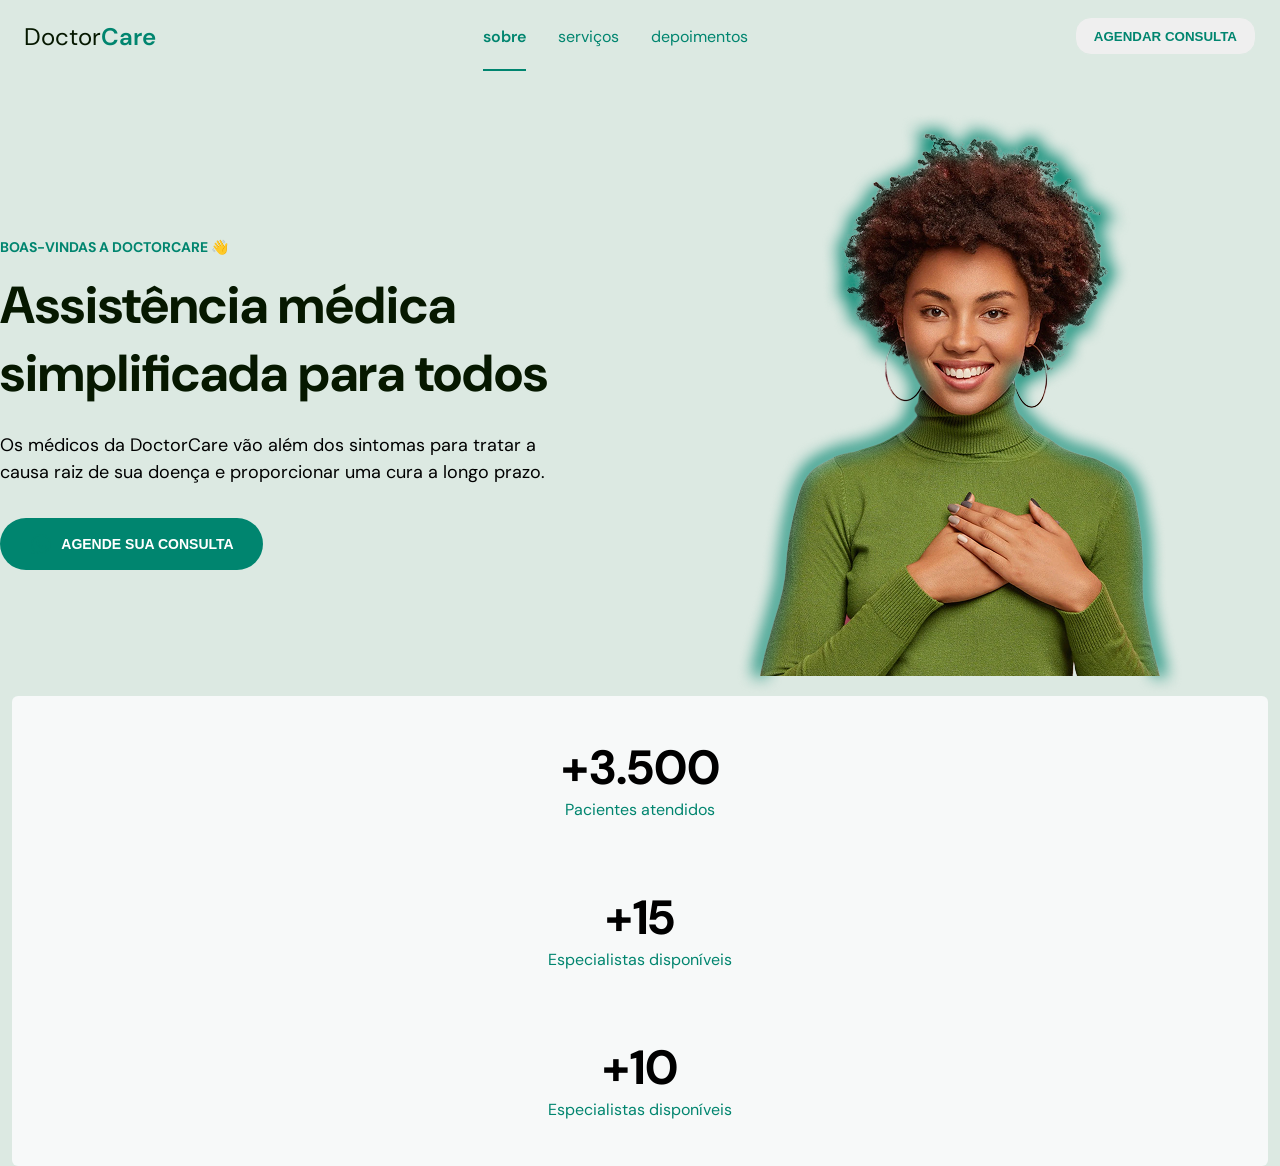
==== doctorcare/index.html @ 59730311 "Add files via upload" ====
<!DOCTYPE html>
<html lang=<"pt-br">

<head>
    <link rel="preconnect" href="https://fonts.googleapis.com">
    <link rel="preconnect" href="https://fonts.gstatic.com" crossorigin>
    <meta charset="UTF-8">
    <meta name="viewport" content="width=device-width, initial-scale=1.0">
    <title>doctorcare</title>
    <link rel="stylesheet" href="style.css">
     
    <link
        href="https://fonts.googleapis.com/css2?family=DM+Sans:ital,opsz,wght@0,9..40,100..1000;1,9..40,100..1000&display=swap"
        rel="stylesheet">
</head>

<body>
    <header>
        <div class="header-container">
            <div class="logo">
                <span>Doctor<strong class="care">Care</strong></span>
            </div>
            <nav class="menu">
                <ul>
                    <li> <a href="">sobre</a></li>
                    <LI><a href="">serviços </a></LI>
                    <li><a href="">depoimentos</a></li>
                </ul>
            </nav>
            <button class="agendar">agendar consulta</button>
            <button class="menu-sandwich">
                <img src="./assets/Icon.png" alt="menu" />
            </button>
        </div>
    </header>            
   
<section id="home">
    <div class="home-container">
        <div class="home-left">
            <p class="welcome">BOAS-VINDAS A DOCTORCARE 👋</p>

            <h1 class="title">
                Assistência médica simplificada para todos
            </h1>

            <p class="description">
                Os médicos da DoctorCare vão além dos sintomas para tratar a causa
                raiz de sua doença e proporcionar uma cura a longo prazo.
            </p>

            <button class="schedule">
                <img src="./assets/whatsapp.svg" alt="Whatsapp" />
                Agende sua consulta
            </button>
        </div>

        <div class="home-right">
            <img
                class="img-home"
                src="./assets/hero.png"alt="Imagem de uma mulher"
            />
        </div>
    </div>
    <div class="numbers">
  <div class="card">
    <h2>+3.500</h2>
    <p>Pacientes atendidos</p>
  </div>
  <div class="card">
    <h2>+15</h2>
    <p>Especialistas disponíveis</p>
  </div>
  <div class="card">
    <h2>+10</h2>
    <p>Especialistas disponíveis</p>
  </div>
</div>
</section>
</body>
</html>
</section>

</body>
</html>
</body>

</html>
---- doctorcare/style.css ----
* {
    margin: 0;
    padding: 0;
    box-sizing: border-box;
}

:root {
    --brand-green: #00856F;
    --brand-green-light: #dce9e2;
    --brand-green-light-02: #f7f9f9;
    --brand-beige: #F7F9F9;
    --brand-green-hover: #00453A;
    --gray-headline: #061800;
    --gray-paragraph: #384633;
    --white: #ffffff;
}


html {
    font-family: "DM Sans", sans-serif;
}

button {
    cursor: pointer
}

li {
    list-style: none;
}

header {
    width: 100vw;
    height: 72px;
    background: var(--brand-green-light);
}

.header-container {
    width: 100%;
    height: inherit;
    padding: 0 24px;

    display: flex;
    justify-content: space-between;
    align-items: center;

}

.header-container .logo span {
    font-size: 1.5rem;
    font-weight: 400;
    color: var(--gray-headline)
}

.header-container .menu, .agendar {
    display: none;
}

.header-container .logo .care {
    font-weight: 600;
    color: var(--brand-green);
}

.header-container .menu-sandwich {
    background-color: var(--brand-green-light);
    border: 0;
}

#home {
  width: 100%;
  height: auto;
  overflow-x: hidden;

  background: var(--brand-green-light);
}

#home .home-container {
  padding-top: 40px;
  padding-left: 24px;
  padding-right: 24px;
}

#home .home-container .home-left {
  display: flex;
  flex-direction: column;
  align-items: center;
}

#home .home-container .home-left .welcome {
  font-size: 0.875rem;
  font-weight: 700;
  color: var(--brand-green);
  text-align: center;
}

#home .home-container .home-left .title {
  font-size: 2.125rem;
  font-weight: 700;
  line-height: 130%;
  color: var(--gray-headline);
  margin-top: 1rem;
  text-align: center;
}

#home .home-container .home-left .description {
  max-width: 350px;
  font-size: 1.125rem;
  font-weight: 400;
  line-height: 150%;
  color: var(--text);
  margin-top: 1.5rem;
  text-align: center;
}

#home .home-container .home-left .schedule {
  width: 263px;
  height: 52px;
  border-radius: 32px;
  border: 0;
  background-color: var(--brand-green);

  display: flex;
  gap: 8px;
  align-items: center;
  justify-content: center;

  text-transform: uppercase;
  font-weight: 700;
  font-size: 0.875rem;

  color: var(--white);

  margin-top: 2rem;
}

#home .home-container .home-right {
  display: flex;
  align-items: center;
  justify-content: center;

  padding: 40px 24px;
}

#home .numbers {
  width: calc(100% - 24px);
  height: 470px;
  border-radius: 6px;
  padding: 40px 0;
  background-color: var(--brand-beige);

  margin: -40px auto 0;
  position: relative;
  z-index: 99999;

  display: flex;
  flex-direction: column;
  gap: 60px;
  align-items: center;
}

#home .numbers .card {
  height: 90px;

  display: flex;
  flex-direction: column;
  align-items: center;
}

#home .numbers .card h2 {
  font-size: 3rem;
}

#home .numbers .card p {
  font-size: 1rem;
  color: var(--brand-green);
}

@media (min-width: 768px) {

    .header-container .menu,
    .agendar {
        display: flex;

    }

    .header-container .menu-sandwich {
        display: none;
    }

    .header-container .menu ul {
        display: flex;
        align-items: center;
        gap: 32px;
    }

    .menu ul li {
        position: relative;
    }

    .menu ul li a {
        text-decoration: none;
        font-size: 1rem;
        color: var(--brand-green);
    }

    .menu ul li:first-child::after {
        content: "";
        width: 100%;
        height: 2px;
        background-color: var(--brand-green);
        position: absolute;
        left: 0;
        bottom: -24px;
    }

    .menu ul li:first-child a {
        font-weight: 600;
    }

    .header-container .agendar {
        width: auto;
        height: 38px;
        padding: 0 18px;
        border-radius: 16px;
        border: 1px solid var(--brand-green-light);
        text-transform: uppercase;
        color: var(--brand-green);
        font-weight: 700;

        display: flex;
        align-items: center;
        justify-content: center;

    
    }
}
@media (min-width: 1080px) {
    #home .home-container {
        max-width: 1300px;
        margin: 0 auto;
        display: flex;
        padding: 0;
    }

    #home .home-container .home-left,
    .home-right {
        width: 50%;
    }

    #home .home-container .home-left {
        display: flex;
        flex-direction: column;
        justify-content: center;
        align-items: flex-start;
    }

    #home .home-container .home-left .title {
        font-size: 3.25rem;
        text-align: left;
    }

    #home .home-container .home-left .description {
        text-align: left;
        max-width: 545px;
    }
}
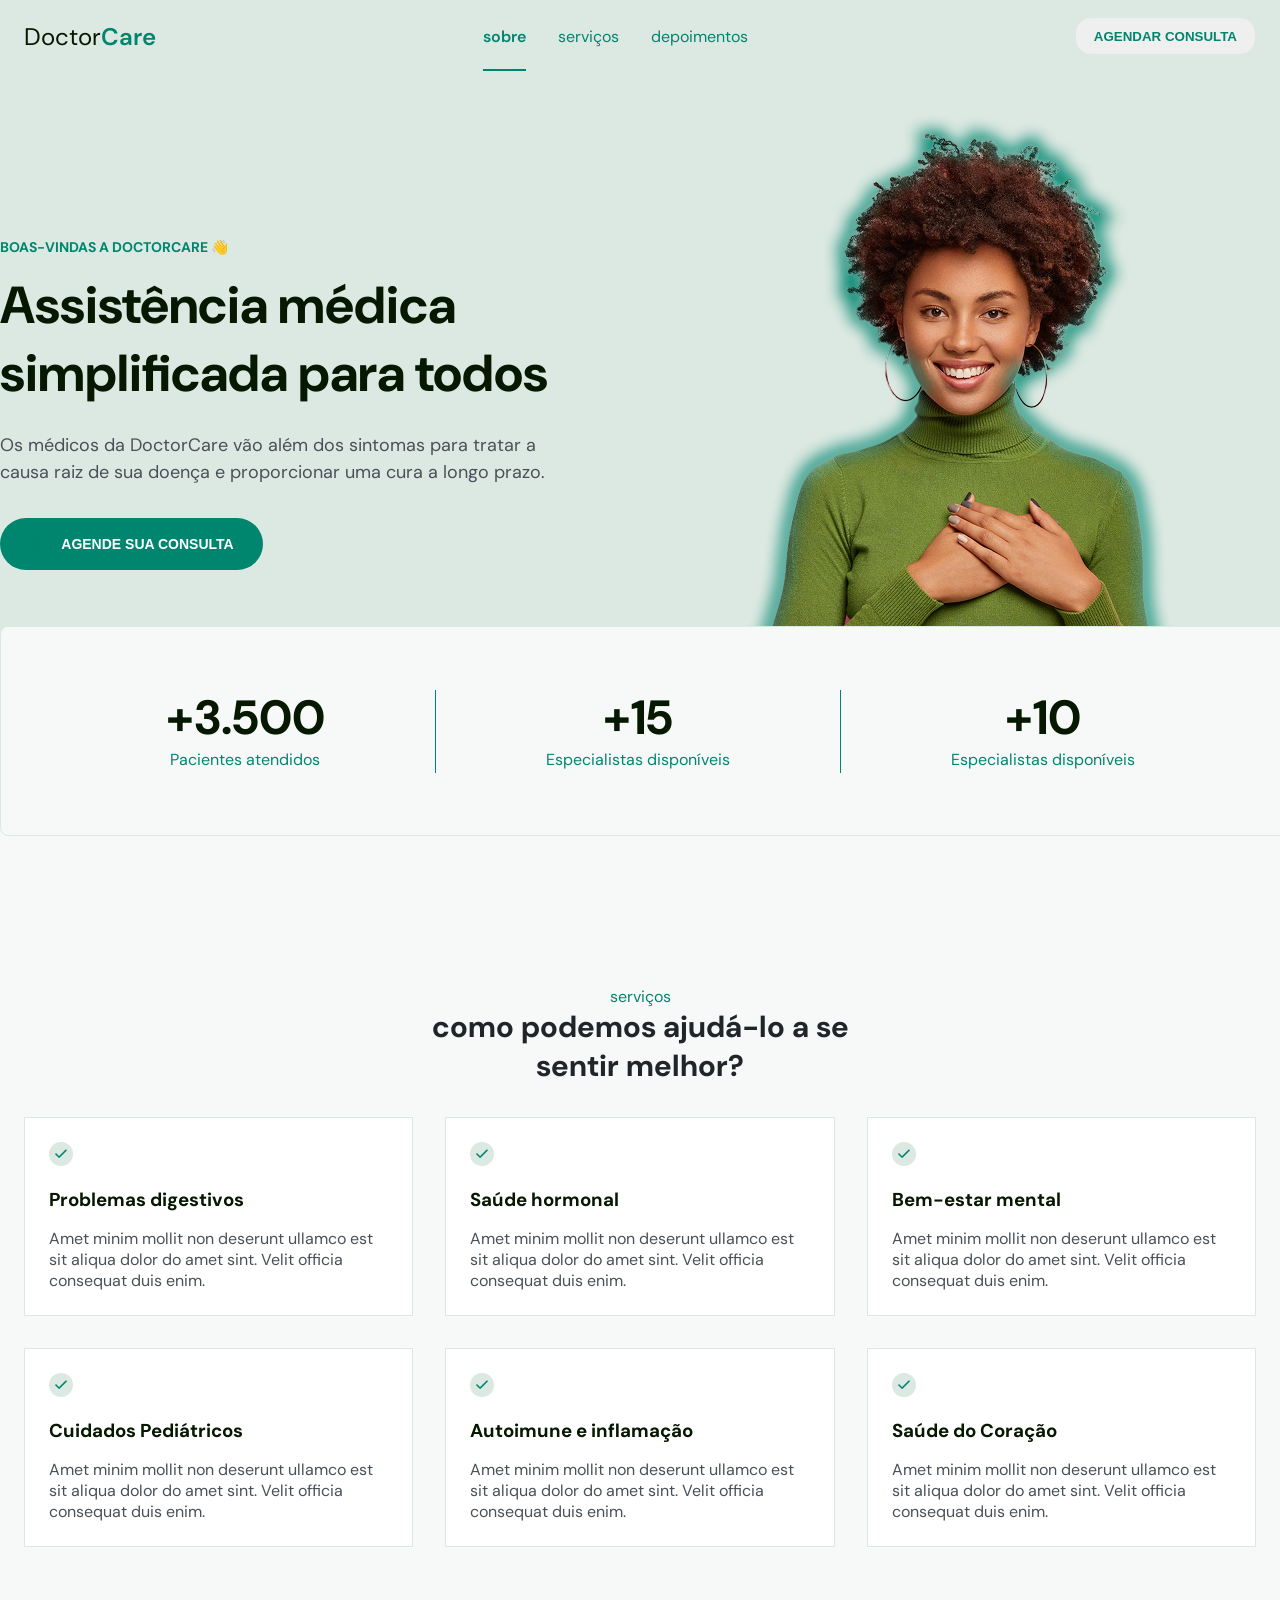
==== commit 20c2959b: "Add files via upload" ====
--- a/doctorcare/index.html
+++ b/doctorcare/index.html
@@ -1,5 +1,5 @@
 <!DOCTYPE html>
-<html lang=<"pt-br">
+<html lang="pt-br">
 
 <head>
     <link rel="preconnect" href="https://fonts.googleapis.com">
@@ -8,7 +8,7 @@
     <meta name="viewport" content="width=device-width, initial-scale=1.0">
     <title>doctorcare</title>
     <link rel="stylesheet" href="style.css">
-     
+
     <link
         href="https://fonts.googleapis.com/css2?family=DM+Sans:ital,opsz,wght@0,9..40,100..1000;1,9..40,100..1000&display=swap"
         rel="stylesheet">
@@ -32,56 +32,87 @@
                 <img src="./assets/Icon.png" alt="menu" />
             </button>
         </div>
-    </header>            
-   
-<section id="home">
-    <div class="home-container">
-        <div class="home-left">
-            <p class="welcome">BOAS-VINDAS A DOCTORCARE 👋</p>
+    </header>
 
-            <h1 class="title">
-                Assistência médica simplificada para todos
-            </h1>
+    <section id="home">
+        <div class="home-container">
+            <div class="home-left">
+                <p class="welcome">BOAS-VINDAS A DOCTORCARE 👋</p>
 
-            <p class="description">
-                Os médicos da DoctorCare vão além dos sintomas para tratar a causa
-                raiz de sua doença e proporcionar uma cura a longo prazo.
-            </p>
+                <h1 class="title">
+                    Assistência médica simplificada para todos
+                </h1>
 
-            <button class="schedule">
-                <img src="./assets/whatsapp.svg" alt="Whatsapp" />
-                Agende sua consulta
-            </button>
+                <p class="description">
+                    Os médicos da DoctorCare vão além dos sintomas para tratar a causa
+                    raiz de sua doença e proporcionar uma cura a longo prazo.
+                </p>
+
+                <button class="schedule">
+                    <img src="./assets/whatsapp.svg" alt="Whatsapp" />
+                    Agende sua consulta
+                </button>
+            </div>
+
+            <div class="home-right">
+                <img class="img-home" src="./assets/hero.png" alt="Imagem de uma mulher" />
+            </div>
         </div>
+        </div>
+    </section>
+    <section class="numbers">
+        <div class="card">
+            <h2>+3.500</h2>
+            <p>Pacientes atendidos</p>
+        </div>
+        <div class="divider"></div>
+        <div class="card">
+            <h2>+15</h2>
+            <p>Especialistas disponíveis</p>
+        </div>
+        <div class="divider"></div>
+        <div class="card">
+            <h2>+10</h2>
+            <p>Especialistas disponíveis</p>
+        </div>
+    </section>
+    <section class="servicos">
+        <p class="service-tag">serviços</p>
+        <h2 class="section-title">como podemos ajudá-lo a se sentir melhor?</h2>
 
-        <div class="home-right">
-            <img
-                class="img-home"
-                src="./assets/hero.png"alt="Imagem de uma mulher"
-            />
+        <div class="service-container">
+            <div class="card-service">
+                <img src="./assets/Group 2.png" alt="verificado-img">
+                <h3 class="service-title">Problemas digestivos</h3>
+                <p class="sevice-description">Amet minim mollit non deserunt ullamco est sit aliqua dolor do amet sint. Velit officia consequat duis enim.</p>
+            </div>
+            <div class="card-service">
+                <img src="./assets/Group 2.png" alt="verificado-img">
+                <h3 class="service-title">Saúde hormonal</h3>
+                <p class="sevice-description">Amet minim mollit non deserunt ullamco est sit aliqua dolor do amet sint. Velit officia consequat duis enim.</p>
+            </div>
+            <div class="card-service">
+                <img src="./assets/Group 2.png" alt="verificado-img">
+                <h3 class="service-title">Bem-estar mental</h3>
+                <p class="sevice-description">Amet minim mollit non deserunt ullamco est sit aliqua dolor do amet sint. Velit officia consequat duis enim.</p>
+            </div>
+            <div class="card-service">
+                <img src="./assets/Group 2.png" alt="verificado-img">
+                <h3 class="service-title">Cuidados Pediátricos</h3>
+                <p class="sevice-description">Amet minim mollit non deserunt ullamco est sit aliqua dolor do amet sint. Velit officia consequat duis enim.</p>
+            </div>
+            <div class="card-service">
+                <img src="./assets/Group 2.png" alt="verificado-img">
+                <h3 class="service-title">Autoimune e inflamação</h3>
+                <p class="sevice-description">Amet minim mollit non deserunt ullamco est sit aliqua dolor do amet sint. Velit officia consequat duis enim.</p>
+            </div>
+            <div class="card-service">
+                <img src="./assets/Group 2.png" alt="verificado-img">
+                <h3 class="service-title">Saúde do Coração</h3>
+                <p class="sevice-description">Amet minim mollit non deserunt ullamco est sit aliqua dolor do amet sint. Velit officia consequat duis enim.</p>
+            </div>
         </div>
-    </div>
-    <div class="numbers">
-  <div class="card">
-    <h2>+3.500</h2>
-    <p>Pacientes atendidos</p>
-  </div>
-  <div class="card">
-    <h2>+15</h2>
-    <p>Especialistas disponíveis</p>
-  </div>
-  <div class="card">
-    <h2>+10</h2>
-    <p>Especialistas disponíveis</p>
-  </div>
-</div>
-</section>
-</body>
-</html>
-</section>
-
-</body>
-</html>
+    </section>
 </body>
 
 </html>
--- a/doctorcare/style.css
+++ b/doctorcare/style.css
@@ -13,11 +13,18 @@
     --gray-headline: #061800;
     --gray-paragraph: #384633;
     --white: #ffffff;
+    --title: #212529;
+    --text: #495057;
 }
 
 
 html {
     font-family: "DM Sans", sans-serif;
+}
+
+body {
+    background-color: var(--brand-green-light-02);
+    overflow-x: hidden;
 }
 
 button {
@@ -51,7 +58,8 @@
     color: var(--gray-headline)
 }
 
-.header-container .menu, .agendar {
+.header-container .menu,
+.agendar {
     display: none;
 }
 
@@ -66,112 +74,166 @@
 }
 
 #home {
-  width: 100%;
-  height: auto;
-  overflow-x: hidden;
-
-  background: var(--brand-green-light);
+    width: 100%;
+    height: auto;
+    overflow-x: hidden;
+
+    background: var(--brand-green-light);
 }
 
 #home .home-container {
-  padding-top: 40px;
-  padding-left: 24px;
-  padding-right: 24px;
+    padding-top: 40px;
+    padding-left: 24px;
+    padding-right: 24px;
 }
 
 #home .home-container .home-left {
-  display: flex;
-  flex-direction: column;
-  align-items: center;
+    display: flex;
+    flex-direction: column;
+    align-items: center;
 }
 
 #home .home-container .home-left .welcome {
-  font-size: 0.875rem;
-  font-weight: 700;
-  color: var(--brand-green);
-  text-align: center;
+    font-size: 0.875rem;
+    font-weight: 700;
+    color: var(--brand-green);
+    text-align: center;
 }
 
 #home .home-container .home-left .title {
-  font-size: 2.125rem;
-  font-weight: 700;
-  line-height: 130%;
-  color: var(--gray-headline);
-  margin-top: 1rem;
-  text-align: center;
+    font-size: 2.125rem;
+    font-weight: 700;
+    line-height: 130%;
+    color: var(--gray-headline);
+    margin-top: 1rem;
+    text-align: center;
 }
 
 #home .home-container .home-left .description {
-  max-width: 350px;
-  font-size: 1.125rem;
-  font-weight: 400;
-  line-height: 150%;
-  color: var(--text);
-  margin-top: 1.5rem;
-  text-align: center;
+    max-width: 350px;
+    font-size: 1.125rem;
+    font-weight: 400;
+    line-height: 150%;
+    color: var(--text);
+    margin-top: 1.5rem;
+    text-align: center;
 }
 
 #home .home-container .home-left .schedule {
-  width: 263px;
-  height: 52px;
-  border-radius: 32px;
-  border: 0;
-  background-color: var(--brand-green);
-
-  display: flex;
-  gap: 8px;
-  align-items: center;
-  justify-content: center;
-
-  text-transform: uppercase;
-  font-weight: 700;
-  font-size: 0.875rem;
-
-  color: var(--white);
-
-  margin-top: 2rem;
+    width: 263px;
+    height: 52px;
+    border-radius: 32px;
+    border: 0;
+    background-color: var(--brand-green);
+
+    display: flex;
+    gap: 8px;
+    align-items: center;
+    justify-content: center;
+
+    text-transform: uppercase;
+    font-weight: 700;
+    font-size: 0.875rem;
+
+    color: var(--white);
+
+    margin-top: 2rem;
 }
 
 #home .home-container .home-right {
-  display: flex;
-  align-items: center;
-  justify-content: center;
-
-  padding: 40px 24px;
-}
-
-#home .numbers {
-  width: calc(100% - 24px);
-  height: 470px;
-  border-radius: 6px;
-  padding: 40px 0;
-  background-color: var(--brand-beige);
-
-  margin: -40px auto 0;
-  position: relative;
-  z-index: 99999;
-
-  display: flex;
-  flex-direction: column;
-  gap: 60px;
-  align-items: center;
-}
-
-#home .numbers .card {
-  height: 90px;
-
-  display: flex;
-  flex-direction: column;
-  align-items: center;
-}
-
-#home .numbers .card h2 {
-  font-size: 3rem;
-}
-
-#home .numbers .card p {
-  font-size: 1rem;
-  color: var(--brand-green);
+    display: flex;
+    align-items: center;
+    justify-content: center;
+
+    padding: 40px 24px;
+}
+
+.numbers {
+    width: calc(100% - 24px);
+    height: auto;
+    border-radius: 8px;
+    padding: 30px 0;
+    background-color: var(--brand-green-light-02);
+    border: 1px solid #dce9e2;
+
+    margin: -40px auto 0;
+    position: relative;
+    z-index: 99999;
+
+    display: flex;
+    flex-direction: column;
+    gap: 60px;
+    align-items: center;
+}
+
+.numbers .card {
+    height: 90px;
+
+    display: flex;
+    flex-direction: column;
+    align-items: center;
+}
+
+.numbers .card h2 {
+    font-size: 3rem;
+    color: var(--gray-headline);
+}
+
+.numbers .card p {
+    font-size: 1rem;
+    color: var(--brand-green);
+    font-weight: 400;
+}
+
+.servicos {
+    padding: 80px 24px;
+    color: var(--brand-green);
+
+    display: flex;
+    flex-direction: column;
+    align-items: center;
+
+}
+
+.servicos .service-tag {
+    text-align: center;
+
+}
+
+.servicos .section-title {
+    text-align: center;
+    font-size: 30px;
+    max-width: 314px;
+    color: var(--title);
+}
+
+.servicos .service-container {
+    display: flex;
+    flex-direction: column;
+    gap: 32px;
+    align-items: center;
+    margin-top: 60px;
+}
+
+.servicos .card-service {
+    background-color: var(--white);
+    border: 1px solid var(--brand-green-light);
+
+    padding: 24px;
+    color: var(--gray-headline);
+
+}
+
+.servicos .card-service img {
+    margin-bottom: 16px;
+}
+
+.servicos .card-service .service-title {
+    margin-bottom: 16px;
+}
+
+.servicos .card-service .sevice-description {
+    color: var(--text);
 }
 
 @media (min-width: 768px) {
@@ -230,10 +292,13 @@
         align-items: center;
         justify-content: center;
 
+
+    }
+
+}
+
+@media (min-width: 1080px) {
     
-    }
-}
-@media (min-width: 1080px) {
     #home .home-container {
         max-width: 1300px;
         margin: 0 auto;
@@ -262,4 +327,35 @@
         text-align: left;
         max-width: 545px;
     }
-}
+
+    .numbers {
+        width: 1300px;
+        height: 210px;
+        top: -70px;
+
+        display: flex;
+        flex-direction: row;
+        justify-content: center;
+        align-items: center;
+    }
+
+    .numbers .divider {
+        width: 1px;
+        height: 83px;
+        background: var(--brand-green);
+        margin: 0 50px;
+    }
+
+    .servicos .service-container {
+        max-width: 1300px;
+        margin: 0 auto;
+        display: grid;
+        grid-template-columns: repeat(3,1fr);
+    }
+
+    .servicos .section-title {
+        max-width: 497px;
+        margin-bottom: 32px;
+    }
+
+}
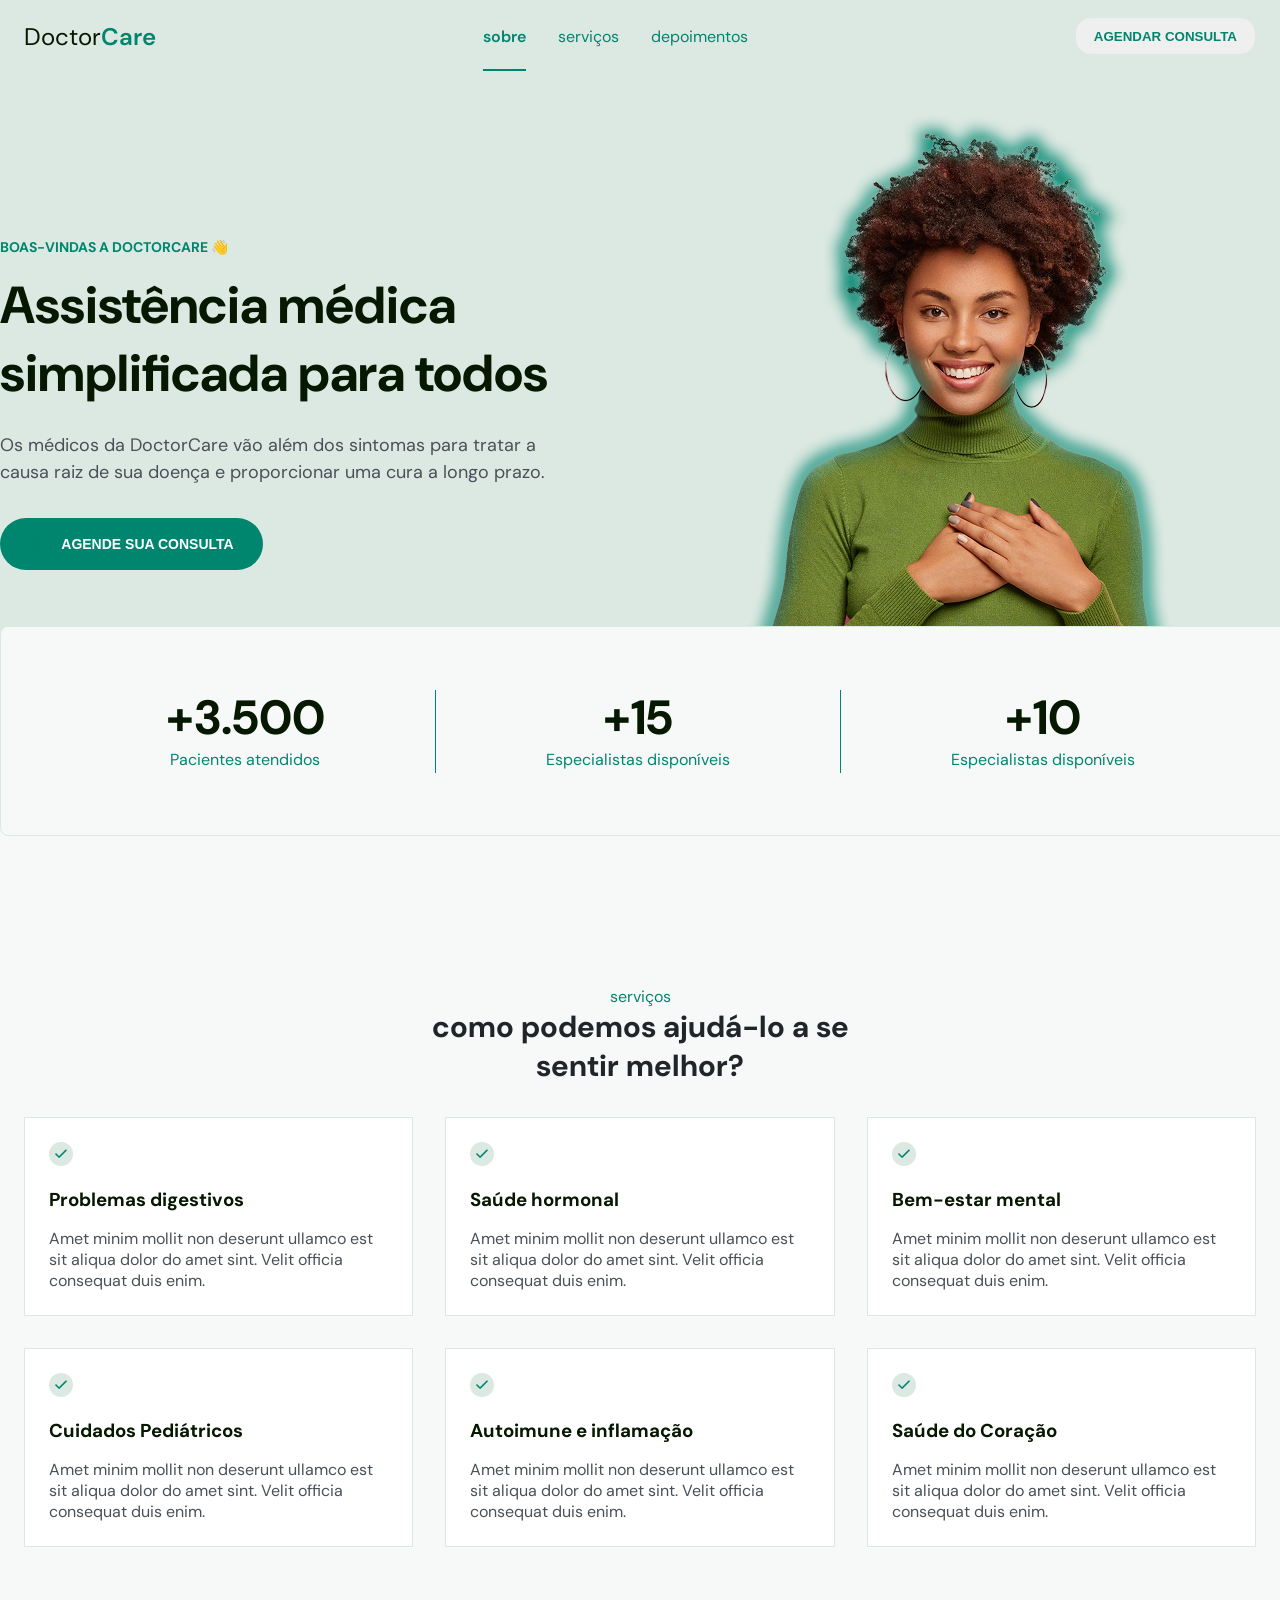
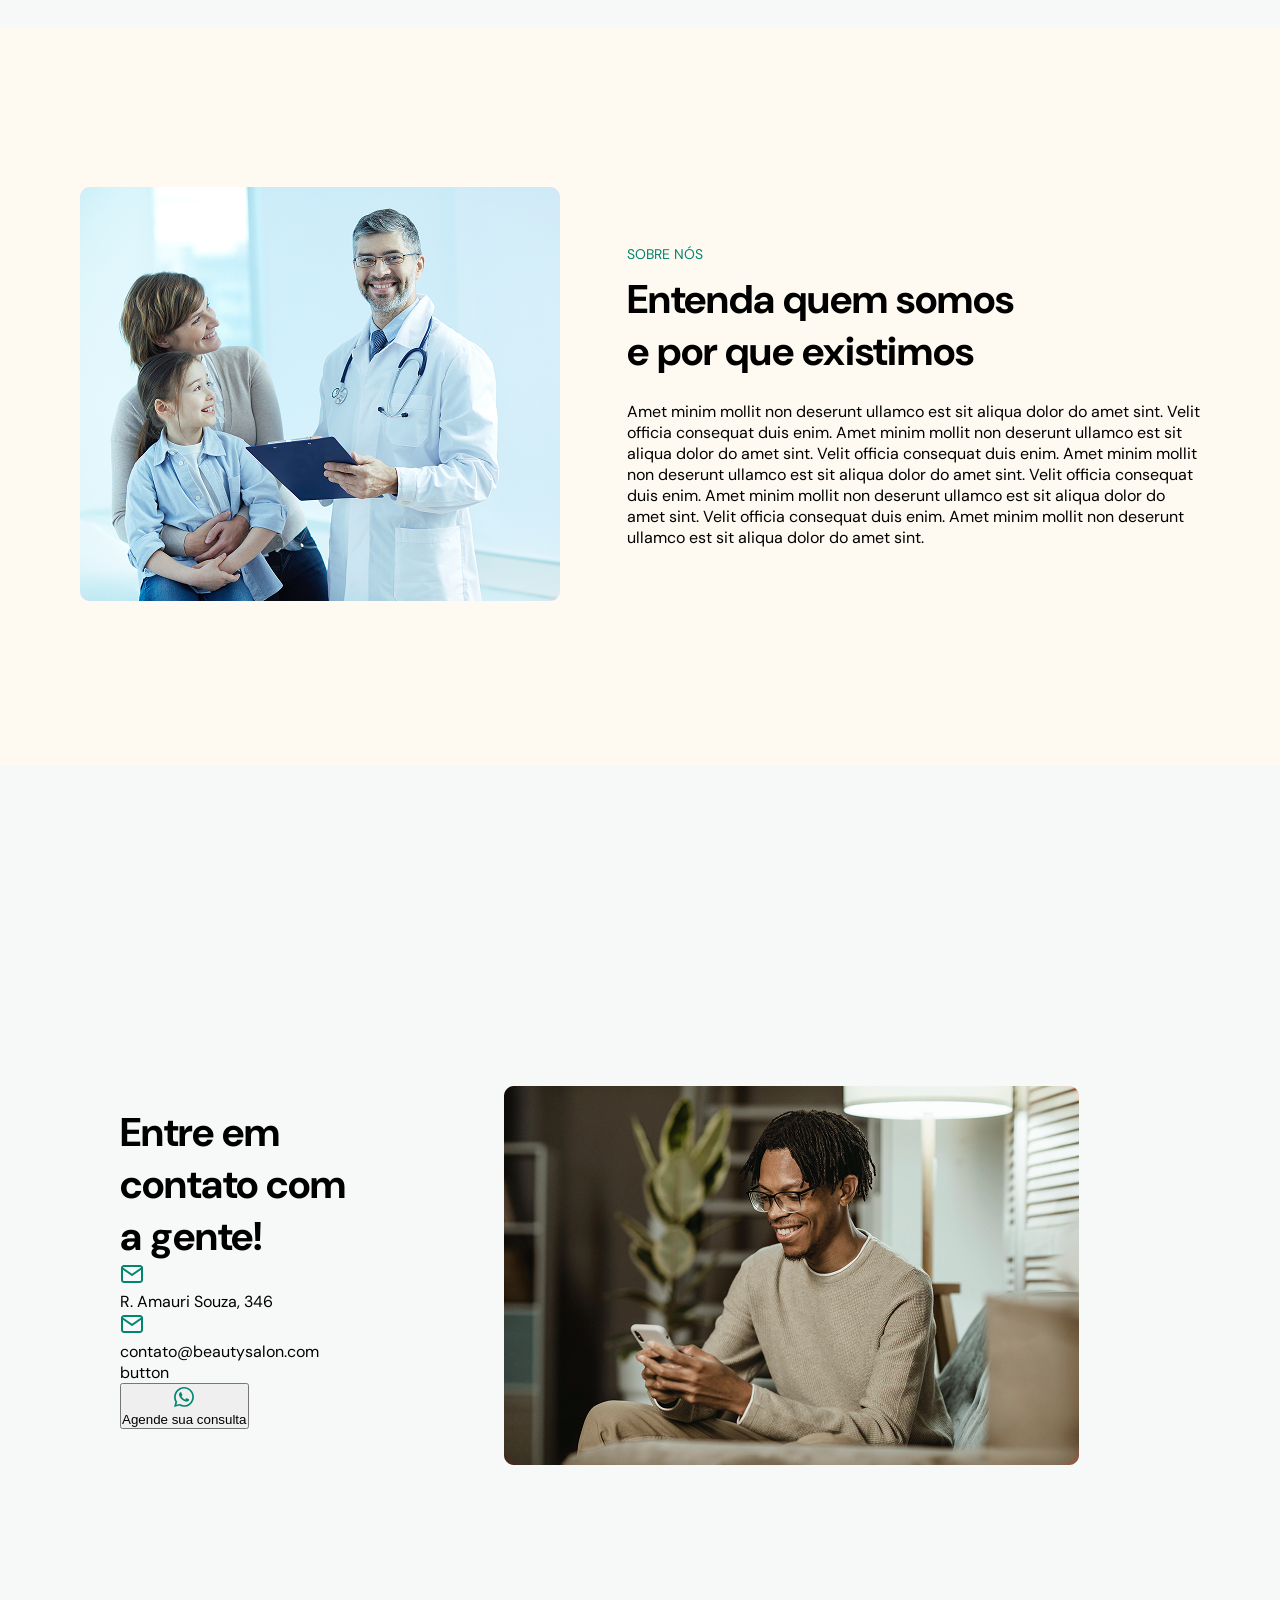
==== commit 57fc23b3: "Add files via upload" ====
--- a/doctorcare/index.html
+++ b/doctorcare/index.html
@@ -84,33 +84,74 @@
             <div class="card-service">
                 <img src="./assets/Group 2.png" alt="verificado-img">
                 <h3 class="service-title">Problemas digestivos</h3>
-                <p class="sevice-description">Amet minim mollit non deserunt ullamco est sit aliqua dolor do amet sint. Velit officia consequat duis enim.</p>
+                <p class="sevice-description">Amet minim mollit non deserunt ullamco est sit aliqua dolor do amet sint.
+                    Velit officia consequat duis enim.</p>
             </div>
             <div class="card-service">
                 <img src="./assets/Group 2.png" alt="verificado-img">
                 <h3 class="service-title">Saúde hormonal</h3>
-                <p class="sevice-description">Amet minim mollit non deserunt ullamco est sit aliqua dolor do amet sint. Velit officia consequat duis enim.</p>
+                <p class="sevice-description">Amet minim mollit non deserunt ullamco est sit aliqua dolor do amet sint.
+                    Velit officia consequat duis enim.</p>
             </div>
             <div class="card-service">
                 <img src="./assets/Group 2.png" alt="verificado-img">
                 <h3 class="service-title">Bem-estar mental</h3>
-                <p class="sevice-description">Amet minim mollit non deserunt ullamco est sit aliqua dolor do amet sint. Velit officia consequat duis enim.</p>
+                <p class="sevice-description">Amet minim mollit non deserunt ullamco est sit aliqua dolor do amet sint.
+                    Velit officia consequat duis enim.</p>
             </div>
             <div class="card-service">
                 <img src="./assets/Group 2.png" alt="verificado-img">
                 <h3 class="service-title">Cuidados Pediátricos</h3>
-                <p class="sevice-description">Amet minim mollit non deserunt ullamco est sit aliqua dolor do amet sint. Velit officia consequat duis enim.</p>
+                <p class="sevice-description">Amet minim mollit non deserunt ullamco est sit aliqua dolor do amet sint.
+                    Velit officia consequat duis enim.</p>
             </div>
             <div class="card-service">
                 <img src="./assets/Group 2.png" alt="verificado-img">
                 <h3 class="service-title">Autoimune e inflamação</h3>
-                <p class="sevice-description">Amet minim mollit non deserunt ullamco est sit aliqua dolor do amet sint. Velit officia consequat duis enim.</p>
+                <p class="sevice-description">Amet minim mollit non deserunt ullamco est sit aliqua dolor do amet sint.
+                    Velit officia consequat duis enim.</p>
             </div>
             <div class="card-service">
                 <img src="./assets/Group 2.png" alt="verificado-img">
                 <h3 class="service-title">Saúde do Coração</h3>
-                <p class="sevice-description">Amet minim mollit non deserunt ullamco est sit aliqua dolor do amet sint. Velit officia consequat duis enim.</p>
+                <p class="sevice-description">Amet minim mollit non deserunt ullamco est sit aliqua dolor do amet sint.
+                    Velit officia consequat duis enim.</p>
             </div>
+        </div>
+    </section>
+    <section class="sobre-nos">
+        <div class="doctor-img">
+            <img src="./assets/img01.png" alt="">
+        </div>
+        <div class="text-sobre">
+            <p class="sobre-teg">SOBRE NÓS</p>
+            <h2 class="title-sobre">Entenda quem somos e por que existimos</h2>
+            <p class="sobre-title">Amet minim mollit non deserunt ullamco est sit aliqua dolor do amet sint. Velit
+                officia consequat duis enim. Amet minim mollit non deserunt ullamco est sit aliqua dolor do amet sint.
+                Velit officia consequat duis enim. Amet minim mollit non deserunt ullamco est sit aliqua dolor do amet
+                sint. Velit officia consequat duis enim. Amet minim mollit non deserunt ullamco est sit aliqua dolor do
+                amet sint. Velit officia consequat duis enim. Amet minim mollit non deserunt ullamco est sit aliqua
+                dolor do amet sint.</p>
+        </div>
+    </section>
+    <section class="section-contato">
+        <div class="container-contato">
+            <h2 class="title-contato">Entre em contato com a gente!</h2>
+            <div class="contato-name">
+                <img src="./assets/mail.svg" alt="">
+                <p class="contato-neme">R. Amauri Souza, 346</p>
+            </div>
+            <div class="contato-neme">
+                <img src="./assets/mail.svg" alt="">
+                <p class="contato-neme">contato@beautysalon.com</p>button
+            </div>
+            <button>
+                <img src="./assets/whatsapp.svg" alt="">
+                <p>Agende sua consulta</p>
+            </button>
+        </div>
+        <div class="img-contato">
+            <img src="./assets/img02.png" alt="">
         </div>
     </section>
 </body>
--- a/doctorcare/style.css
+++ b/doctorcare/style.css
@@ -8,7 +8,7 @@
     --brand-green: #00856F;
     --brand-green-light: #dce9e2;
     --brand-green-light-02: #f7f9f9;
-    --brand-beige: #F7F9F9;
+    --brand-beige: #fffaf1;
     --brand-green-hover: #00453A;
     --gray-headline: #061800;
     --gray-paragraph: #384633;
@@ -298,7 +298,7 @@
 }
 
 @media (min-width: 1080px) {
-    
+
     #home .home-container {
         max-width: 1300px;
         margin: 0 auto;
@@ -350,7 +350,7 @@
         max-width: 1300px;
         margin: 0 auto;
         display: grid;
-        grid-template-columns: repeat(3,1fr);
+        grid-template-columns: repeat(3, 1fr);
     }
 
     .servicos .section-title {
@@ -358,4 +358,51 @@
         margin-bottom: 32px;
     }
 
+    .sobre-nos {
+        display: flex;
+        justify-content: center;
+        align-items: center;
+        padding: 160px 0;
+        gap: 67px;
+        background-color: var(--brand-beige);
+    }
+
+    .text-sobre .sobre-teg {
+        margin-bottom: 10px;
+        font-size: 14px;
+        color: var(--brand-green);
+    }
+
+    .text-sobre .title-sobre {
+        font-size: 40px;
+        max-width: 400px;
+        padding-bottom: 24px;
+    }
+
+    .text-sobre .sobre-title {
+        max-width: 573px;
+    }
+
+    .section-contato {
+        padding: 160px 0;
+        display: flex;
+
+    }
+
+    .container-contato {
+        padding: 180px 120px ;
+        
+       
+    }
+
+     .section-contato .title-contato {
+        max-width: 400px;
+        font-size: 40px;
+     }
+
+     .section-contato .img-contato {
+        padding: 160px 20px;
+        width: 100%;
+     }
+
 }
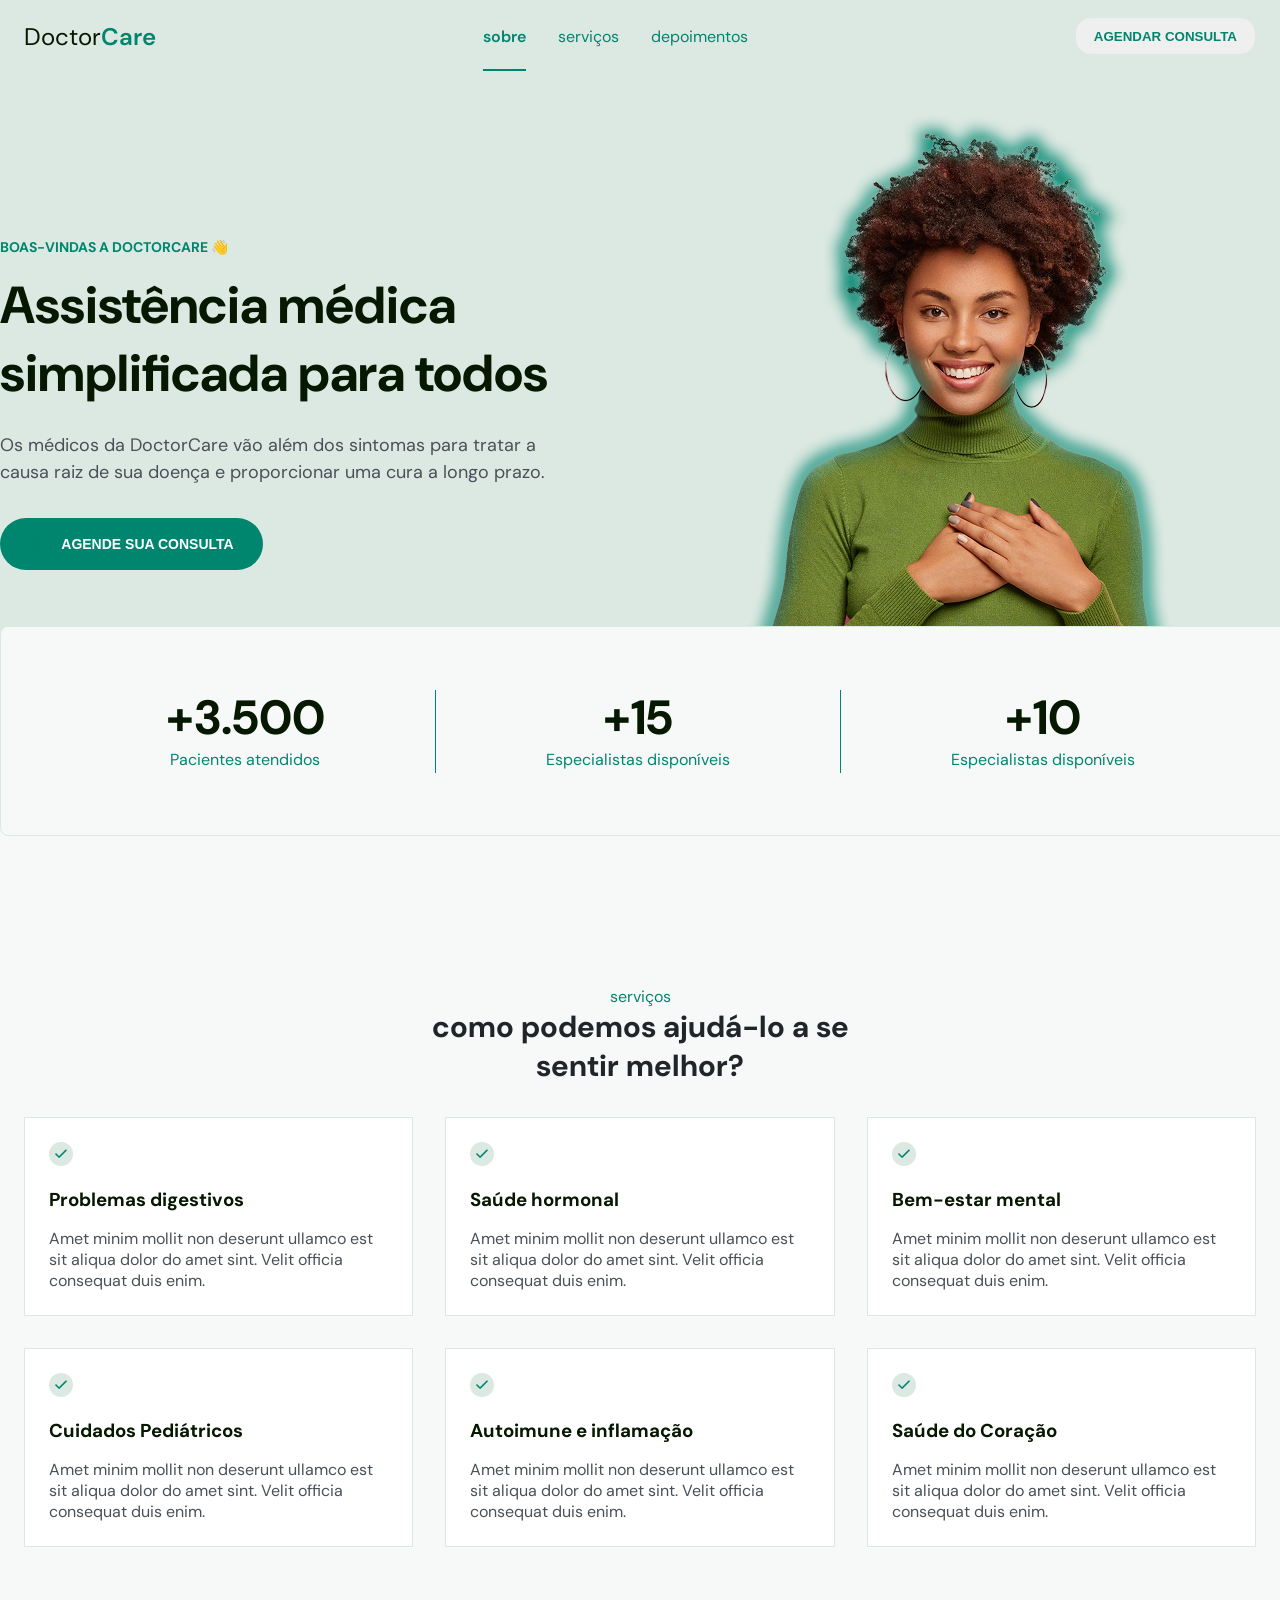
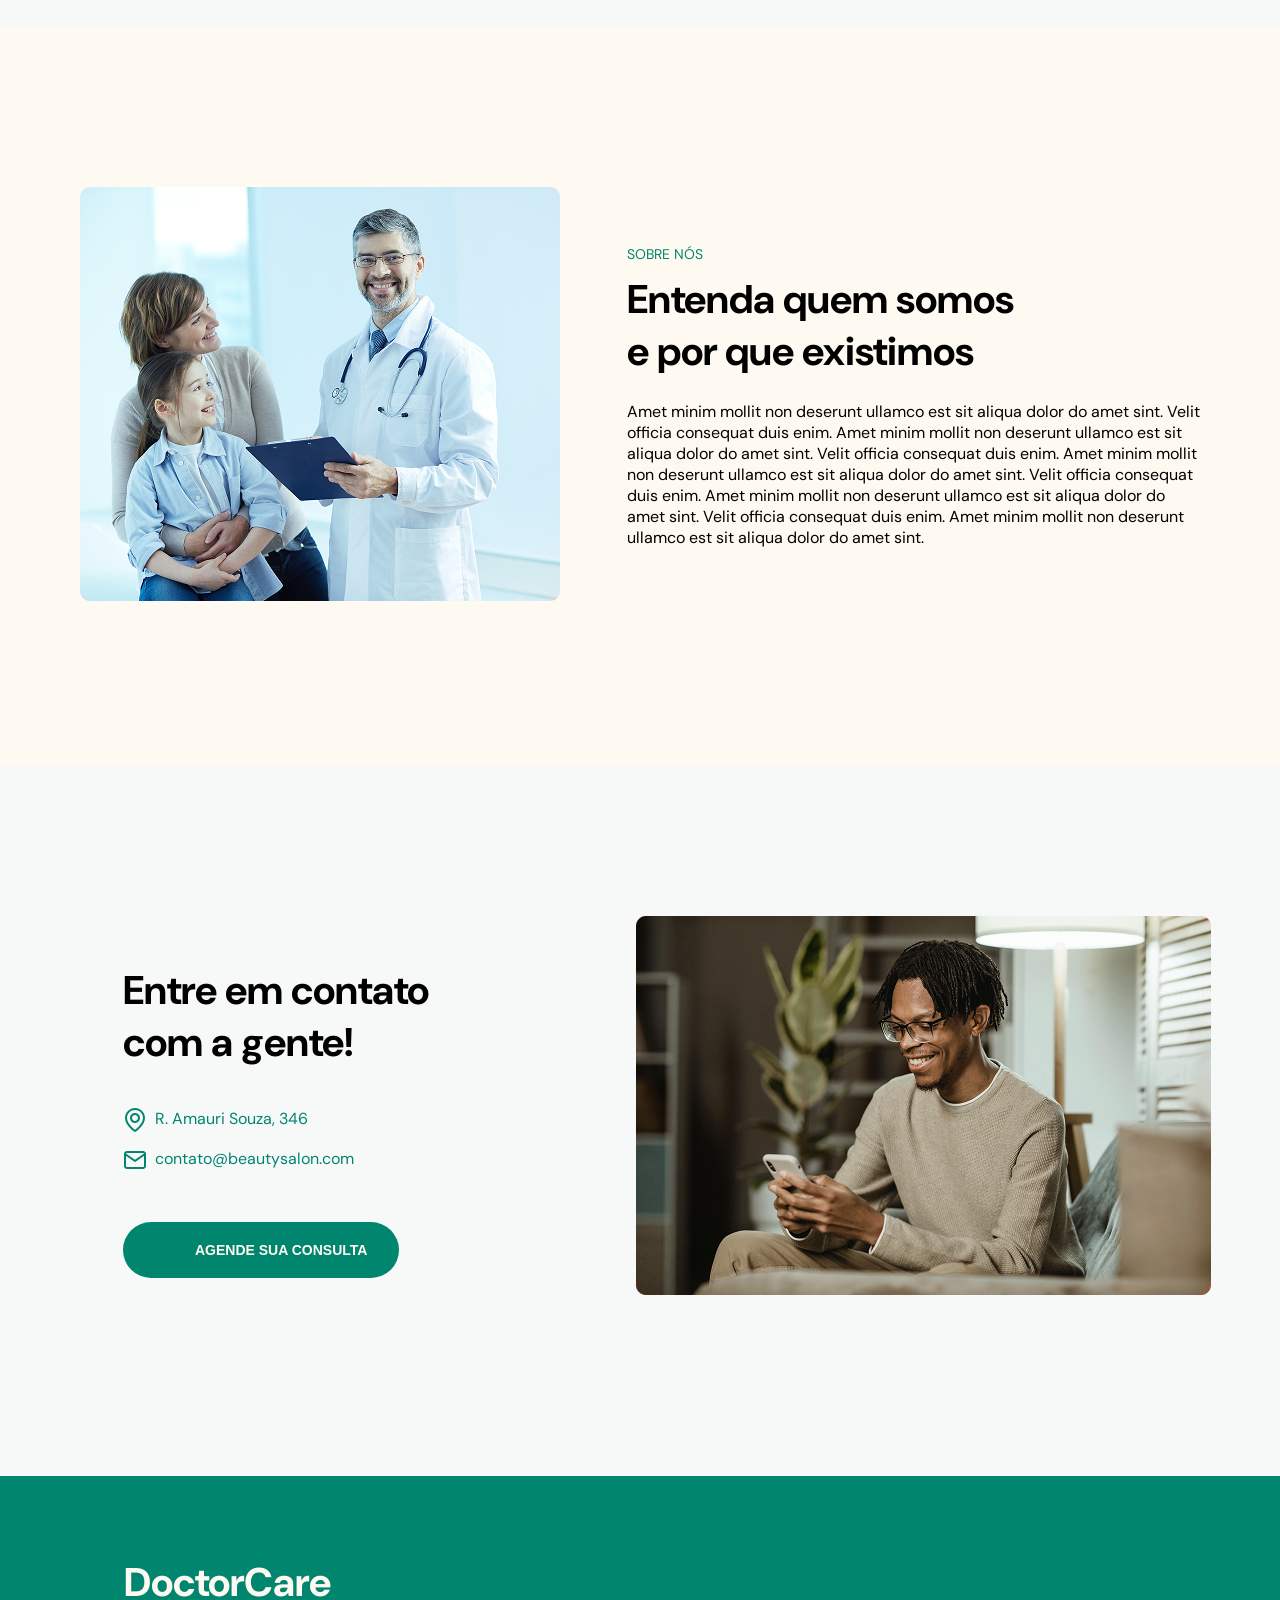
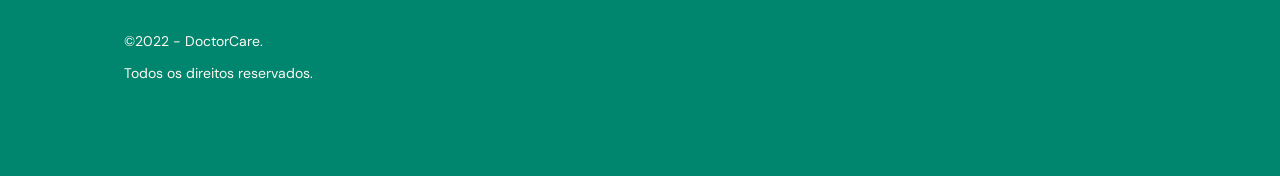
==== commit 1e366c29: "Add files via upload" ====
--- a/doctorcare/index.html
+++ b/doctorcare/index.html
@@ -138,20 +138,44 @@
         <div class="container-contato">
             <h2 class="title-contato">Entre em contato com a gente!</h2>
             <div class="contato-name">
-                <img src="./assets/mail.svg" alt="">
-                <p class="contato-neme">R. Amauri Souza, 346</p>
+                <img src="./assets/map-pin.svg" alt="">
+                <p>R. Amauri Souza, 346</p>
             </div>
-            <div class="contato-neme">
-                <img src="./assets/mail.svg" alt="">
-                <p class="contato-neme">contato@beautysalon.com</p>button
+            <div class="contato-name">
+                <img src="./assets/mail.svg" alt="png email">
+                <p>contato@beautysalon.com</p>
             </div>
-            <button>
+            <button class="btn-whatsapp">
                 <img src="./assets/whatsapp.svg" alt="">
-                <p>Agende sua consulta</p>
+                <p>AGENDE SUA CONSULTA</p>
             </button>
         </div>
-        <div class="img-contato">
+        <div class="img02">
             <img src="./assets/img02.png" alt="">
+        </div>
+    </section>
+    <section class="section-footer">
+        <div class="container-footer">
+            <h2 class="title-footer">
+                DoctorCare
+            </h2>
+            <p class="paragrafo-footer">
+                ©2022 - DoctorCare.
+            </p>
+            <p class="paragrafo-footer">
+                Todos os direitos reservados.
+            </p>
+        </div>
+        <div class="container-logos">
+            <div class="logos-footer">
+                <img src="./assets/instagram.svg" alt="">
+            </div>
+            <div class="logos-footer">
+                <img src="./assets/facebook.svg" alt="">
+            </div>
+            <div class="logos-footer">
+                <img src="./assets/youtube.svg" alt="">
+            </div>
         </div>
     </section>
 </body>
--- a/doctorcare/style.css
+++ b/doctorcare/style.css
@@ -384,25 +384,84 @@
     }
 
     .section-contato {
-        padding: 160px 0;
-        display: flex;
-
-    }
-
-    .container-contato {
-        padding: 180px 120px ;
-        
-       
-    }
-
-     .section-contato .title-contato {
-        max-width: 400px;
+        padding: 0 123px;
+        display: flex;
+    }
+
+    .section-contato .container-contato {
+        padding-right: 163px;
+        padding-top: 198px;
+        padding-bottom: 198px;
+
+    }
+
+    .container-contato .title-contato {
+        max-width: 350px;
         font-size: 40px;
-     }
-
-     .section-contato .img-contato {
-        padding: 160px 20px;
-        width: 100%;
-     }
-
+        padding-bottom: 40px;
+    }
+
+    .container-contato .contato-name {
+        display: flex;
+        gap: 8px;
+        padding-bottom: 16px;
+        color: var(--brand-green);
+    }
+
+    .container-contato .btn-whatsapp {
+        display: flex;
+        align-items: center;
+        border-radius: 40px;
+        padding-top: 16px;
+        padding-right: 32px;
+        padding-bottom: 16px;
+        padding-left: 32px;
+        gap: 16px;
+        margin-top: 34px;
+
+        background-color: var(--brand-green);
+        color: var(--brand-beige);
+        border: none;
+    }
+
+    .btn-whatsapp p {
+        font-size: 14px;
+        font-weight: 700;
+    }
+
+    .img02 {
+        padding-top: 150px;
+        max-width: 500px;
+        height: 300px;
+    }
+
+    .section-footer {
+        background-color: var(--brand-green);
+        color: var(--brand-beige);
+        display: flex;
+    }
+
+    .container-footer {
+        padding: 80px 124px;
+    }
+
+    .container-footer .title-footer {
+        font-size: 40px;
+        padding-bottom: 24px;
+    }
+
+    .container-footer .paragrafo-footer {
+        padding-bottom: 14px;
+        font-size: 14px;
+    }
+
+    .container-logos {
+        display: flex;
+        align-items: center;
+        padding-left: 600px;
+    }
+
+    .container-logos .logos-footer {
+        margin: 30px;
+    }
 }
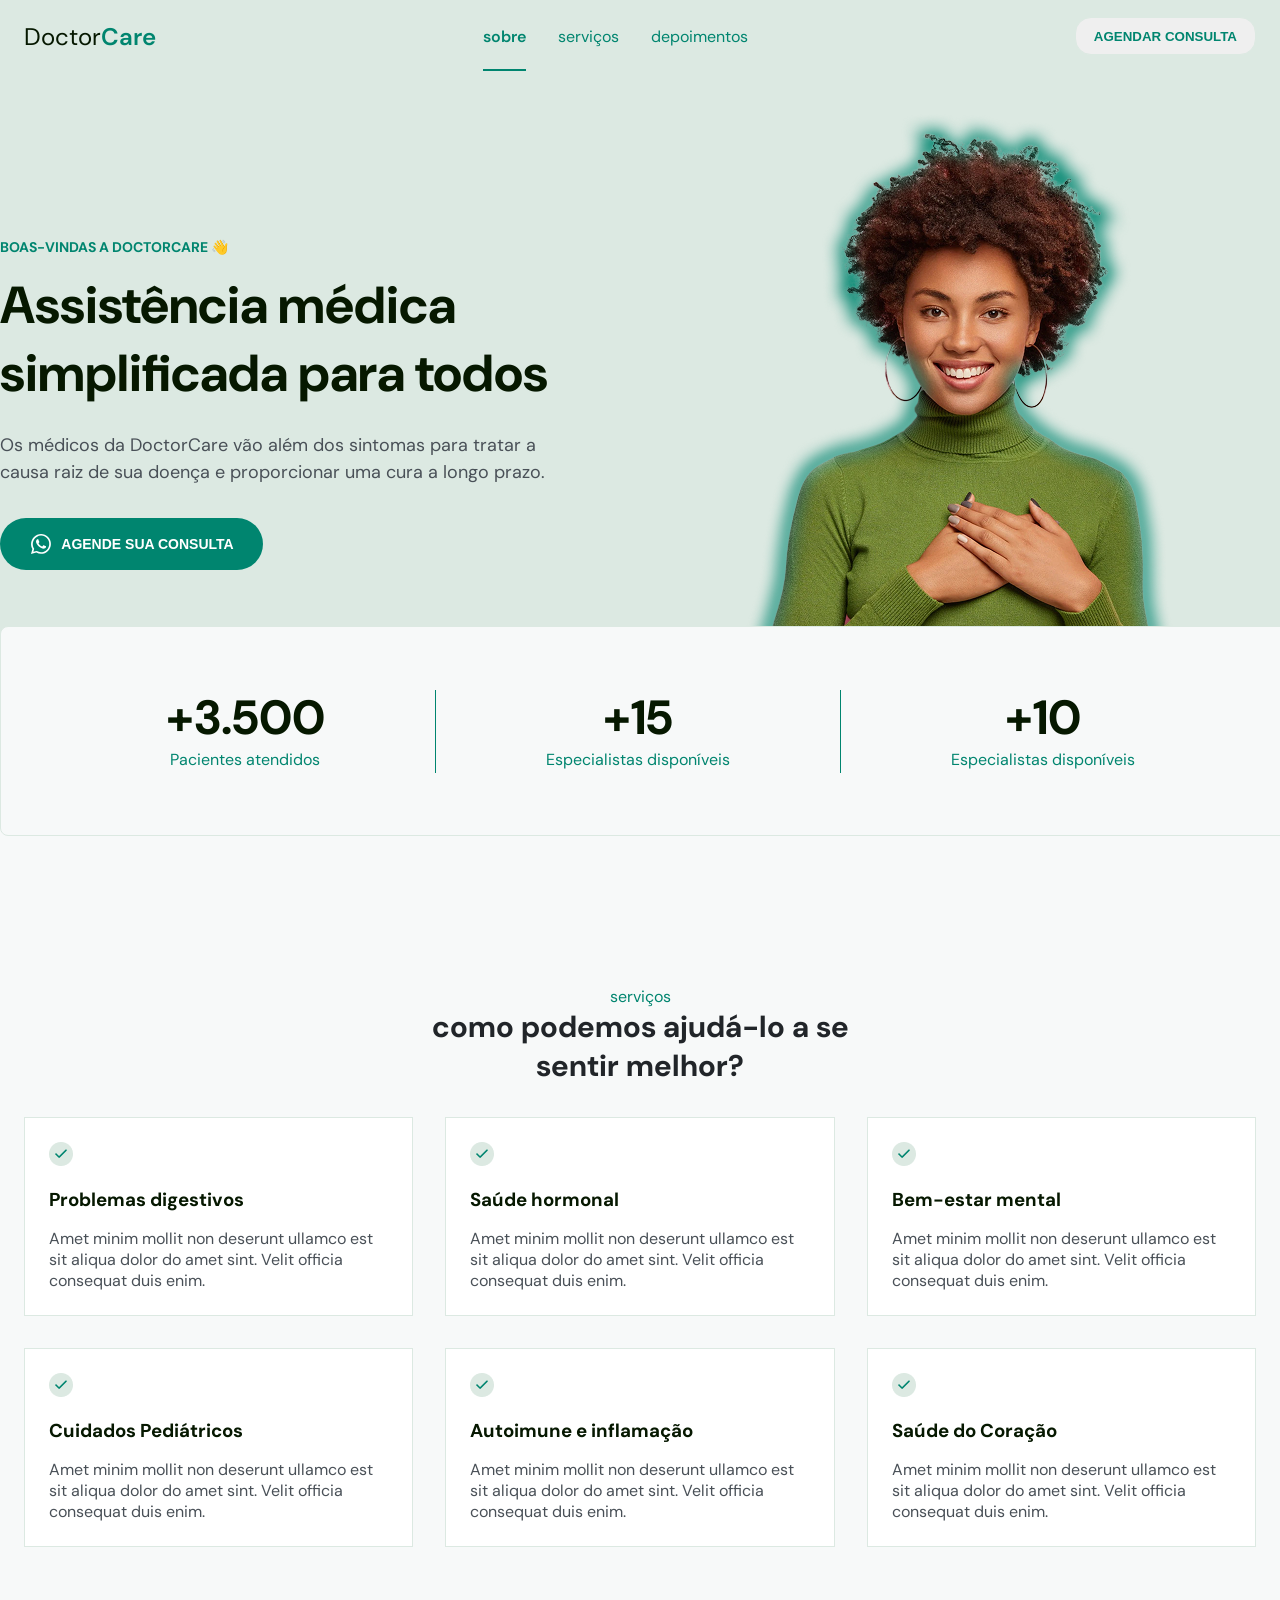
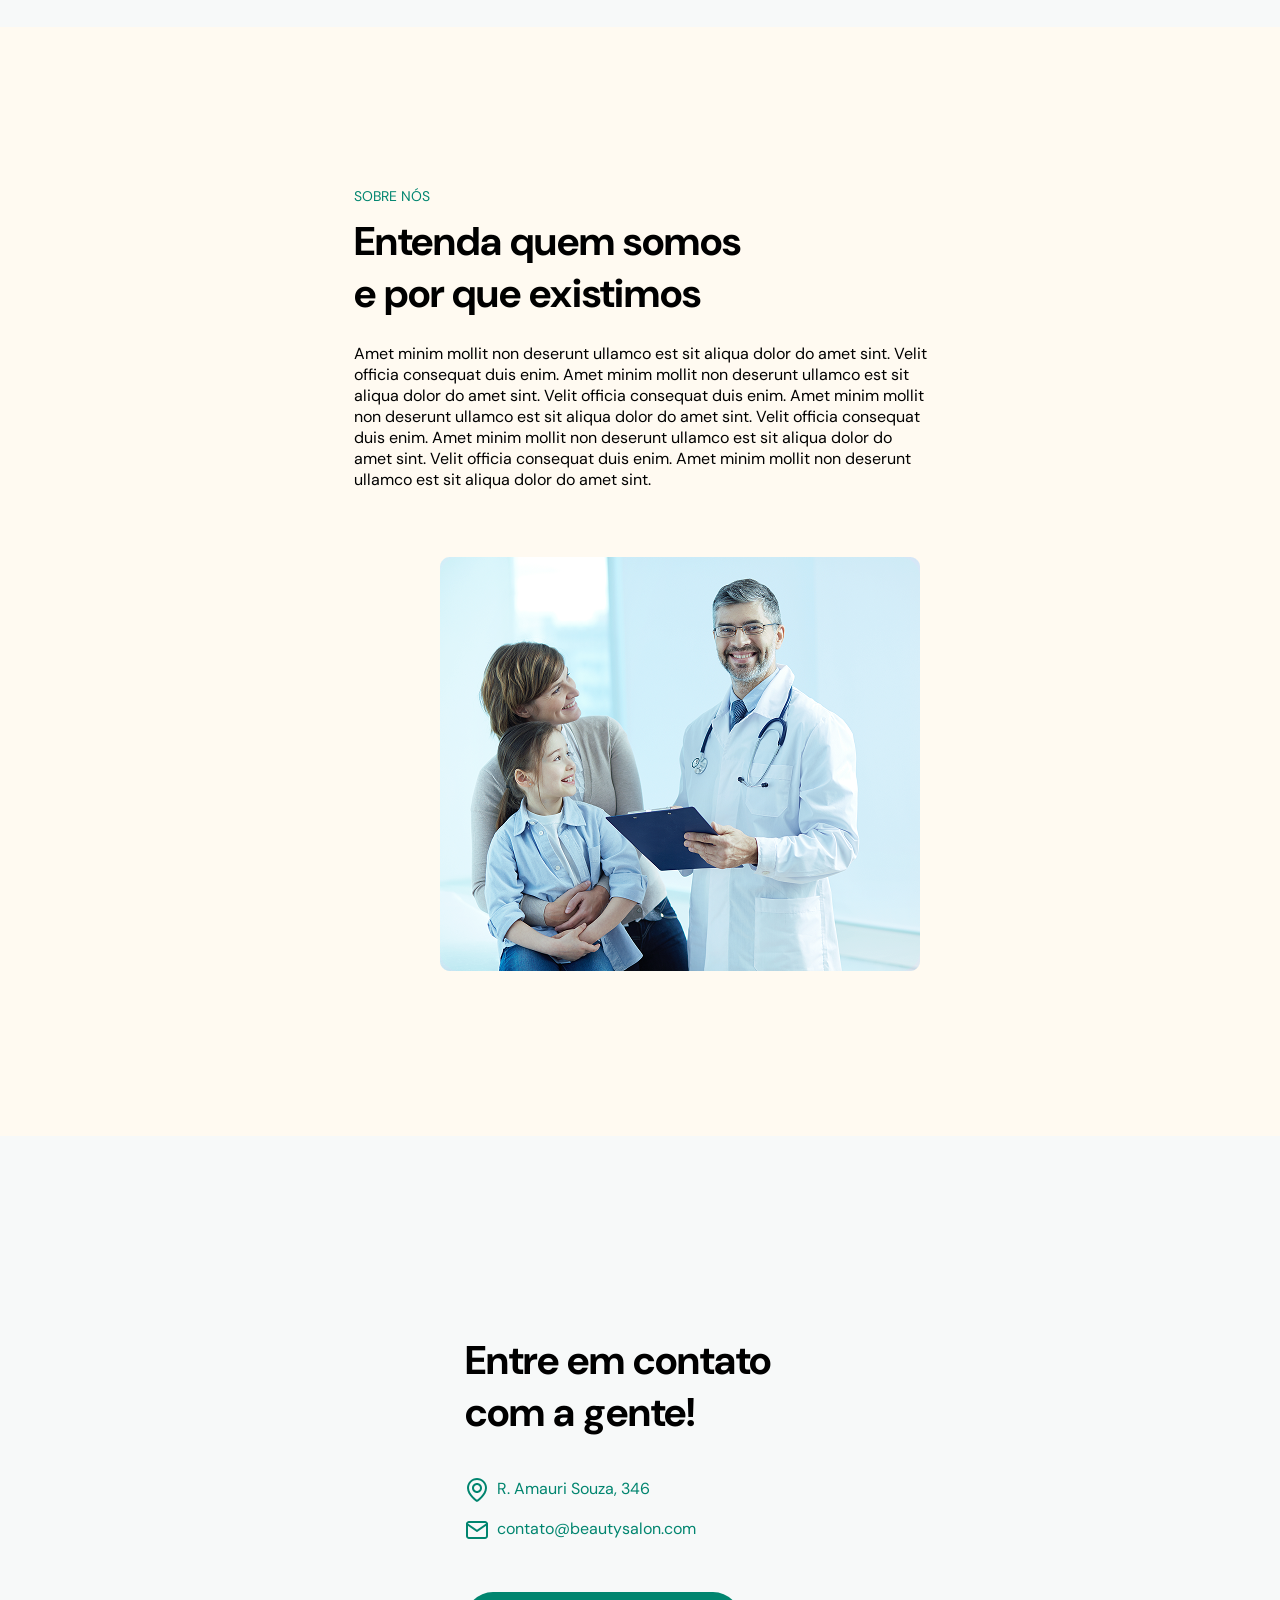
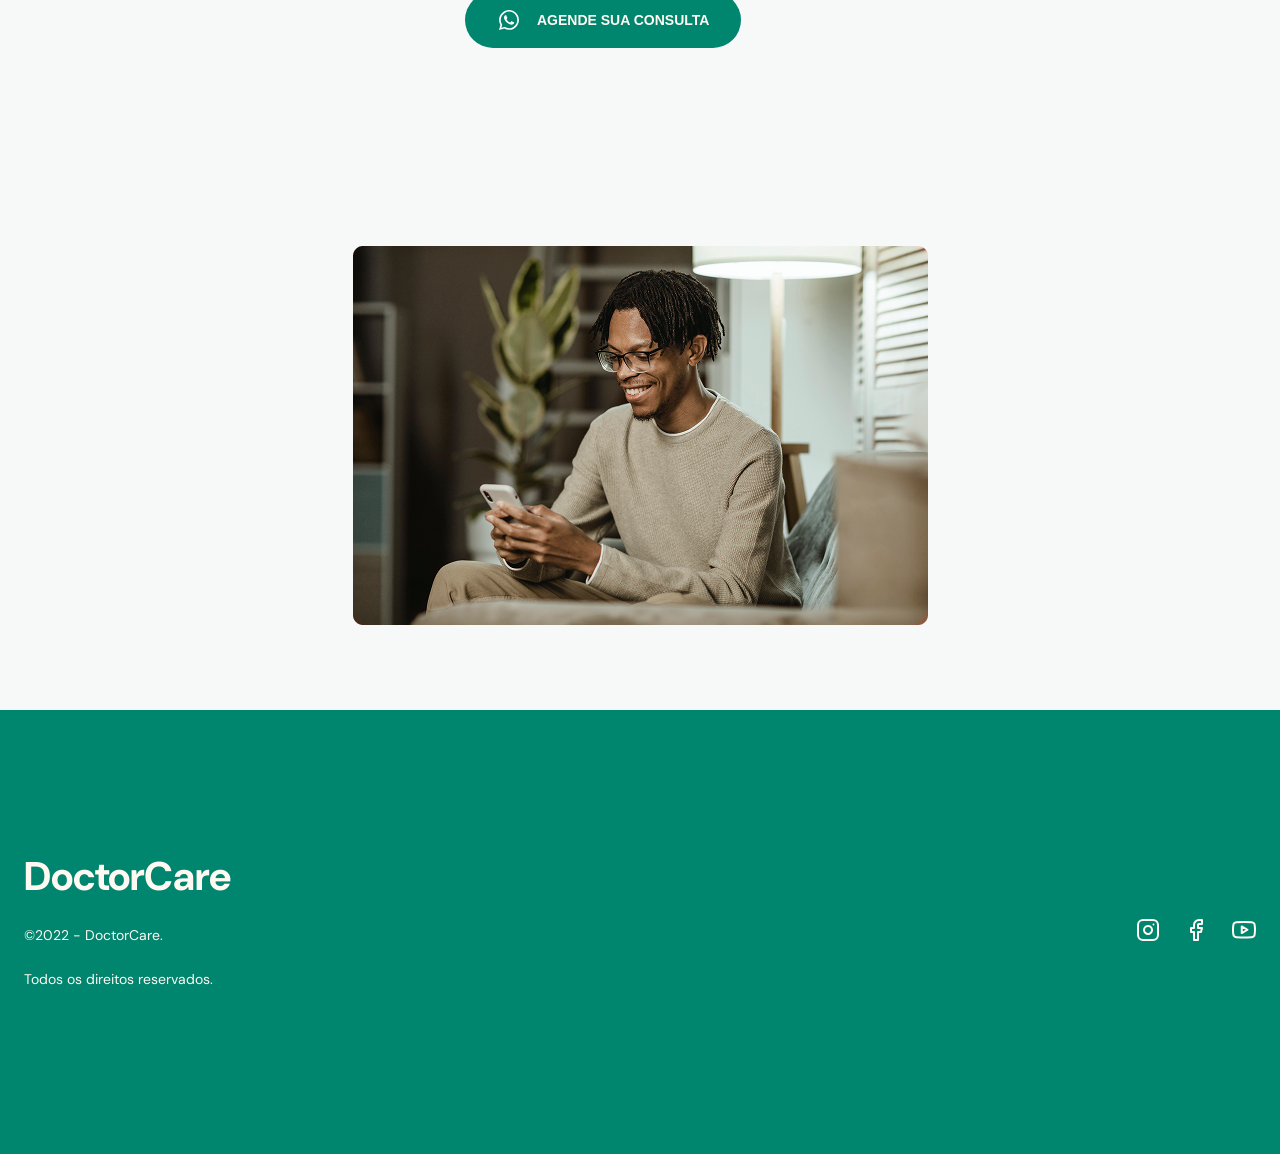
==== commit e66014d4: "Add files via upload" ====
--- a/doctorcare/index.html
+++ b/doctorcare/index.html
@@ -155,26 +155,28 @@
         </div>
     </section>
     <section class="section-footer">
-        <div class="container-footer">
-            <h2 class="title-footer">
-                DoctorCare
-            </h2>
-            <p class="paragrafo-footer">
-                ©2022 - DoctorCare.
-            </p>
-            <p class="paragrafo-footer">
-                Todos os direitos reservados.
-            </p>
-        </div>
-        <div class="container-logos">
-            <div class="logos-footer">
-                <img src="./assets/instagram.svg" alt="">
+        <div class="footer-wrapper">
+            <div class="container-footer">
+                <h2 class="title-footer">
+                    DoctorCare
+                </h2>
+                <p class="paragrafo-footer">
+                    ©2022 - DoctorCare.
+                </p>
+                <p class="paragrafo-footer">
+                    Todos os direitos reservados.
+                </p>
             </div>
-            <div class="logos-footer">
-                <img src="./assets/facebook.svg" alt="">
-            </div>
-            <div class="logos-footer">
-                <img src="./assets/youtube.svg" alt="">
+            <div class="container-logos">
+                <div class="logos-footer">
+                    <img src="./assets/instagram 1.svg" alt="">
+                </div>
+                <div class="logos-footer">
+                    <img src="./assets/facebook 1.svg" alt="">
+                </div>
+                <div class="logos-footer">
+                    <img src="./assets/youtube 1.svg" alt="">
+                </div>
             </div>
         </div>
     </section>
--- a/doctorcare/style.css
+++ b/doctorcare/style.css
@@ -236,6 +236,128 @@
     color: var(--text);
 }
 
+.servicos .section-title {
+    max-width: 497px;
+    margin-bottom: 32px;
+}
+
+.sobre-nos {
+    display: flex;
+    flex-direction: column-reverse;
+    justify-content: center;
+    align-items: center;
+    padding: ;
+    gap: 67px;
+    background-color: var(--brand-beige);
+}
+
+.text-sobre .sobre-teg {
+    margin-bottom: 16px;
+    font-size: 14px;
+    color: var(--brand-green);
+}
+
+.text-sobre .title-sobre {
+    font-size: 40px;
+    max-width: 400px;
+    padding-bottom: 24px;
+}
+
+.text-sobre .sobre-title {
+    max-width: 300px;
+}
+
+.doctor-img {
+    max-width: 400px;
+}
+
+.section-contato {
+
+    margin: 0 auto;
+
+    display: flex;
+
+    flex-direction: column;
+    align-items: center;
+}
+
+.section-contato .container-contato {
+    padding-top: 198px;
+    padding-bottom: 198px;
+
+}
+
+.container-contato .title-contato {
+    max-width: 350px;
+    font-size: 40px;
+    padding-bottom: 40px;
+}
+
+.container-contato .contato-name {
+    display: flex;
+    gap: 8px;
+    padding-bottom: 16px;
+    color: var(--brand-green);
+}
+
+.container-contato .btn-whatsapp {
+    display: flex;
+    align-items: center;
+    border-radius: 40px;
+    padding-top: 16px;
+    padding-right: 32px;
+    padding-bottom: 16px;
+    padding-left: 32px;
+    gap: 16px;
+    margin-top: 34px;
+
+    background-color: var(--brand-green);
+    color: var(--brand-beige);
+    border: none;
+}
+
+.img02 img {
+    width: 100%;
+    padding-bottom: 80px;
+}
+
+.btn-whatsapp p {
+    font-size: 14px;
+    font-weight: 700;
+}
+
+.section-footer {
+    
+    background-color: var(--brand-green);
+    color: var(--brand-beige);
+}
+
+.footer-wrapper {
+    padding: 60px 24px;
+    
+}
+
+.container-footer {
+  
+}
+
+.container-footer .title-footer {
+    font-size: 30px;
+    padding-bottom: 24px;
+}
+
+.container-footer .paragrafo-footer {
+   display: flex;
+   flex-direction: column;
+   margin-bottom: 12px;
+}
+
+.container-logos {
+  display: flex;
+  gap: 32px;
+  
+}
+
 @media (min-width: 768px) {
 
     .header-container .menu,
@@ -384,12 +506,15 @@
     }
 
     .section-contato {
-        padding: 0 123px;
-        display: flex;
+        max-width: 1300px;
+        margin: 0 auto;
+
+        display: flex;
+        justify-content: space-between;
+        align-items: center;
     }
 
     .section-contato .container-contato {
-        padding-right: 163px;
         padding-top: 198px;
         padding-bottom: 198px;
 
@@ -429,20 +554,23 @@
         font-weight: 700;
     }
 
-    .img02 {
-        padding-top: 150px;
-        max-width: 500px;
-        height: 300px;
-    }
-
     .section-footer {
+        padding: 80px 0;
         background-color: var(--brand-green);
         color: var(--brand-beige);
-        display: flex;
+    }
+
+    .footer-wrapper {
+        max-width: 1300px;
+        margin: 0 auto;
+
+        display: flex;
+        justify-content: space-between;
     }
 
     .container-footer {
-        padding: 80px 124px;
+        display: flex;
+        flex-direction: column;
     }
 
     .container-footer .title-footer {
@@ -458,10 +586,9 @@
     .container-logos {
         display: flex;
         align-items: center;
-        padding-left: 600px;
-    }
-
-    .container-logos .logos-footer {
-        margin: 30px;
-    }
+        justify-content: flex-end;
+        gap: 24px;
+    }
+
+  
 }
